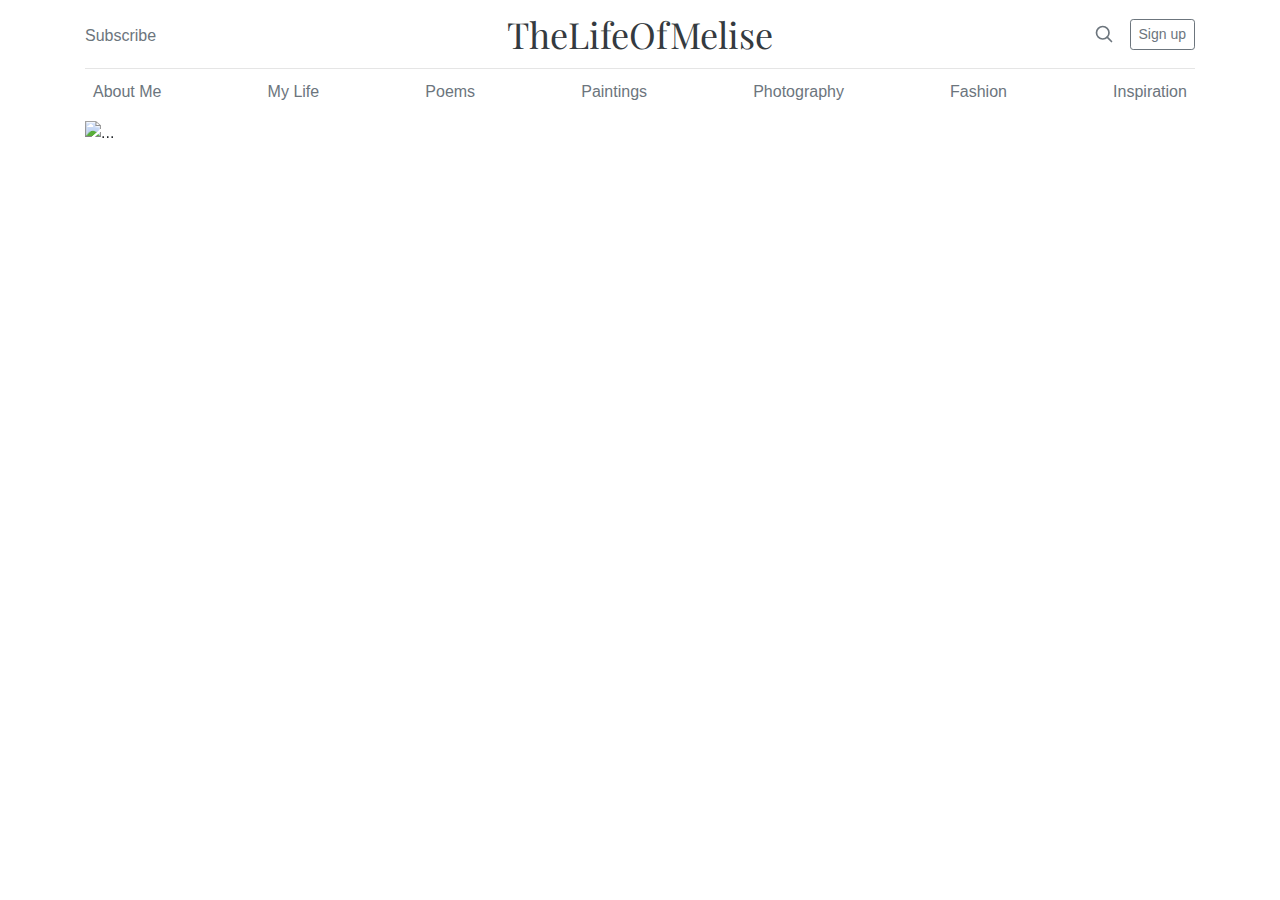
==== Side_Project/src/index.html @ 2ebe6901 "add index html/css" ====
<!doctype html>
<html>
    <head>
        <title>TheLifeOfMelise</title>
        <meta charset="utf-8" />
        <meta name="viewport" content="width=device-width, initial-scale=1, shrink-to-fit=no">
        <meta name="author" content="Melise Akcay" />
        <meta name="description" content="Diese Webseite dient zur Übung.">

        <link rel="stylesheet" href="index.css" />
        <link rel="canonical" href="https://getbootstrap.com/docs/4.3/examples/blog/">
        <link rel="stylesheet" href="https://stackpath.bootstrapcdn.com/bootstrap/4.3.1/css/bootstrap.min.css" integrity="sha384-ggOyR0iXCbMQv3Xipma34MD+dH/1fQ784/j6cY/iJTQUOhcWr7x9JvoRxT2MZw1T" crossorigin="anonymous">
        <link href="/docs/4.3/dist/css/bootstrap.min.css" rel="stylesheet" integrity="sha384-ggOyR0iXCbMQv3Xipma34MD+dH/1fQ784/j6cY/iJTQUOhcWr7x9JvoRxT2MZw1T" crossorigin="anonymous">

        <script src="https://code.jquery.com/jquery-3.3.1.slim.min.js" integrity="sha384-q8i/X+965DzO0rT7abK41JStQIAqVgRVzpbzo5smXKp4YfRvH+8abtTE1Pi6jizo" crossorigin="anonymous"></script>
        <script src="https://cdnjs.cloudflare.com/ajax/libs/popper.js/1.14.7/umd/popper.min.js" integrity="sha384-UO2eT0CpHqdSJQ6hJty5KVphtPhzWj9WO1clHTMGa3JDZwrnQq4sF86dIHNDz0W1" crossorigin="anonymous"></script>
        <script src="https://stackpath.bootstrapcdn.com/bootstrap/4.3.1/js/bootstrap.min.js" integrity="sha384-JjSmVgyd0p3pXB1rRibZUAYoIIy6OrQ6VrjIEaFf/nJGzIxFDsf4x0xIM+B07jRM" crossorigin="anonymous"></script>
        
        <style>
                .bd-placeholder-img {
                  font-size: 1.125rem;
                  text-anchor: middle;
                  -webkit-user-select: none;
                  -moz-user-select: none;
                  -ms-user-select: none;
                  user-select: none;
                }
          
                @media (min-width: 768px) {
                  .bd-placeholder-img-lg {
                    font-size: 3.5rem;
                  }
                }
              </style>
        <!-- Custom styles for this template -->
        <link href="https://fonts.googleapis.com/css?family=Playfair+Display:700,900" rel="stylesheet">
        <!-- Custom styles for this template -->
        <link href="blog.css" rel="stylesheet">
    </head>
    <body>
        <div class="container">
                <header class="blog-header py-3">
                    <div class="row flex-nowrap justify-content-between align-items-center">
                    <div class="col-4 pt-1">
                        <a class="text-muted" href="#">Subscribe</a>
                    </div>
                    <div class="col-4 text-center">
                        <a class="blog-header-logo text-dark" href="#">TheLifeOfMelise</a>
                    </div>
                    <div class="col-4 d-flex justify-content-end align-items-center">
                        <a class="text-muted" href="#">
                        <svg xmlns="http://www.w3.org/2000/svg" width="20" height="20" fill="none" stroke="currentColor" stroke-linecap="round" stroke-linejoin="round" stroke-width="2" class="mx-3" role="img" viewBox="0 0 24 24" focusable="false"><title>Search</title><circle cx="10.5" cy="10.5" r="7.5"/><path d="M21 21l-5.2-5.2"/></svg>
                        </a>
                        <a class="btn btn-sm btn-outline-secondary" href="#">Sign up</a>
                    </div>
                    </div>
                </header>
                <div class="nav-scroller py-1 mb-2">
                    <nav class="nav d-flex justify-content-between">
                    <a class="p-2 text-muted" href="#">About Me</a>
                    <a class="p-2 text-muted" href="#">My Life</a>
                    <a class="p-2 text-muted" href="#">Poems</a>
                    <a class="p-2 text-muted" href="#">Paintings</a>
                    <a class="p-2 text-muted" href="#">Photography</a>
                    <a class="p-2 text-muted" href="#">Fashion</a>
                    <a class="p-2 text-muted" href="#">Inspiration</a>
                    </nav>
                </div>
                <!-- Insert some pictures of your Instagram or whatever-->
                <div id="carouselExampleSlidesOnly" class="carousel slide" data-ride="carousel">
                    <div class="carousel-inner">
                        <div class="carousel-item active">
                            <img src="..." class="d-block w-100" alt="...">
                        </div>
                        <div class="carousel-item">
                        <img src="..." class="d-block w-100" alt="...">
                        </div>
                        <div class="carousel-item">
                        <img src="..." class="d-block w-100" alt="...">
                        </div>
                    </div>
                </div>
                    
        </div>
        <main>
            
        </main>
        <footer></footer>
    </body>
</html>
---- Side_Project/src/index.css ----
.selector-for-some-widget {
    box-sizing: content-box;
  }
  .bd-placeholder-img {
    font-size: 1.125rem;
    text-anchor: middle;
    -webkit-user-select: none;
    -moz-user-select: none;
    -ms-user-select: none;
    user-select: none;
  }

  @media (min-width: 768px) {
    .bd-placeholder-img-lg {
      font-size: 3.5rem;
    }
  }
/* stylelint-disable selector-list-comma-newline-after */

.blog-header {
    line-height: 1;
    border-bottom: 1px solid #e5e5e5;
  }
  
  .blog-header-logo {
    font-family: "Playfair Display", Georgia, "Times New Roman", serif;
    font-size: 2.25rem;
  }
  
  .blog-header-logo:hover {
    text-decoration: none;
  }
  
  h1, h2, h3, h4, h5, h6 {
    font-family: "Playfair Display", Georgia, "Times New Roman", serif;
  }
  
  .display-4 {
    font-size: 2.5rem;
  }
  @media (min-width: 768px) {
    .display-4 {
      font-size: 3rem;
    }
  }
  
  .nav-scroller {
    position: relative;
    z-index: 2;
    height: 2.75rem;
    overflow-y: hidden;
  }
  
  .nav-scroller .nav {
    display: -ms-flexbox;
    display: flex;
    -ms-flex-wrap: nowrap;
    flex-wrap: nowrap;
    padding-bottom: 1rem;
    margin-top: -1px;
    overflow-x: auto;
    text-align: center;
    white-space: nowrap;
    -webkit-overflow-scrolling: touch;
  }
  
  .nav-scroller .nav-link {
    padding-top: .75rem;
    padding-bottom: .75rem;
    font-size: .875rem;
  }
  
  .card-img-right {
    height: 100%;
    border-radius: 0 3px 3px 0;
  }
  
  .flex-auto {
    -ms-flex: 0 0 auto;
    flex: 0 0 auto;
  }
  
  .h-250 { height: 250px; }
  @media (min-width: 768px) {
    .h-md-250 { height: 250px; }
  }
  
  /*
   * Blog name and description
   */
  .blog-title {
    margin-bottom: 0;
    font-size: 2rem;
    font-weight: 400;
  }
  .blog-description {
    font-size: 1.1rem;
    color: #999;
  }
  
  @media (min-width: 40em) {
    .blog-title {
      font-size: 3.5rem;
    }
  }
  
  /* Pagination */
  .blog-pagination {
    margin-bottom: 4rem;
  }
  .blog-pagination > .btn {
    border-radius: 2rem;
  }
  
  /*
   * Blog posts
   */
  .blog-post {
    margin-bottom: 4rem;
  }
  .blog-post-title {
    margin-bottom: .25rem;
    font-size: 2.5rem;
  }
  .blog-post-meta {
    margin-bottom: 1.25rem;
    color: #999;
  }
  
  /*
   * Footer
   */
  .blog-footer {
    padding: 2.5rem 0;
    color: #999;
    text-align: center;
    background-color: #f9f9f9;
    border-top: .05rem solid #e5e5e5;
  }
  .blog-footer p:last-child {
    margin-bottom: 0;
  }
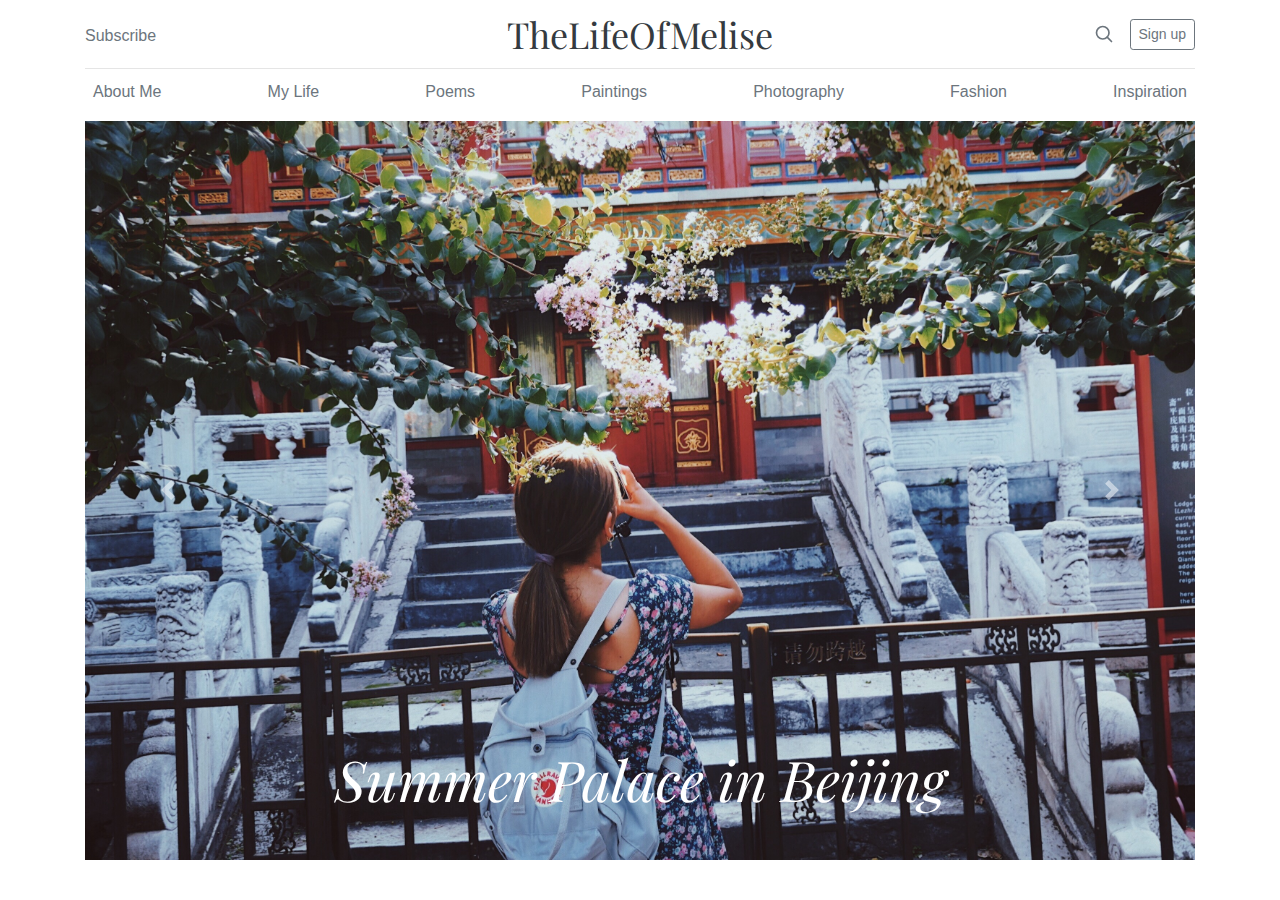
==== commit bf0fc29f: "updated carousel with pictures" ====
--- a/Side_Project/src/index.html
+++ b/Side_Project/src/index.html
@@ -41,18 +41,18 @@
         <div class="container">
                 <header class="blog-header py-3">
                     <div class="row flex-nowrap justify-content-between align-items-center">
-                    <div class="col-4 pt-1">
-                        <a class="text-muted" href="#">Subscribe</a>
-                    </div>
-                    <div class="col-4 text-center">
-                        <a class="blog-header-logo text-dark" href="#">TheLifeOfMelise</a>
-                    </div>
-                    <div class="col-4 d-flex justify-content-end align-items-center">
-                        <a class="text-muted" href="#">
-                        <svg xmlns="http://www.w3.org/2000/svg" width="20" height="20" fill="none" stroke="currentColor" stroke-linecap="round" stroke-linejoin="round" stroke-width="2" class="mx-3" role="img" viewBox="0 0 24 24" focusable="false"><title>Search</title><circle cx="10.5" cy="10.5" r="7.5"/><path d="M21 21l-5.2-5.2"/></svg>
-                        </a>
-                        <a class="btn btn-sm btn-outline-secondary" href="#">Sign up</a>
-                    </div>
+                        <div class="col-4 pt-1">
+                            <a class="text-muted" href="#">Subscribe</a>
+                        </div>
+                        <div class="col-4 text-center">
+                            <a class="blog-header-logo text-dark" href="#">TheLifeOfMelise</a>
+                        </div>
+                        <div class="col-4 d-flex justify-content-end align-items-center">
+                            <a class="text-muted" href="#">
+                            <svg xmlns="http://www.w3.org/2000/svg" width="20" height="20" fill="none" stroke="currentColor" stroke-linecap="round" stroke-linejoin="round" stroke-width="2" class="mx-3" role="img" viewBox="0 0 24 24" focusable="false"><title>Search</title><circle cx="10.5" cy="10.5" r="7.5"/><path d="M21 21l-5.2-5.2"/></svg>
+                            </a>
+                            <a class="btn btn-sm btn-outline-secondary" href="#">Sign up</a>
+                        </div>
                     </div>
                 </header>
                 <div class="nav-scroller py-1 mb-2">
@@ -67,20 +67,36 @@
                     </nav>
                 </div>
                 <!-- Insert some pictures of your Instagram or whatever-->
-                <div id="carouselExampleSlidesOnly" class="carousel slide" data-ride="carousel">
+                <div id="carouselExampleControls" class="carousel slide" data-ride="carousel">
                     <div class="carousel-inner">
                         <div class="carousel-item active">
-                            <img src="..." class="d-block w-100" alt="...">
+                            <img src="../img/SummerPalace.png" class="d-block w-100" alt="SummerPalace">
+                            <div class="carousel-caption d-none d-md-block">
+                                <h5 class="display-4 font-italic">Summer Palace in Beijing</h5>
+                            </div>
                         </div>
                         <div class="carousel-item">
-                        <img src="..." class="d-block w-100" alt="...">
+                            <img src="../img/GreatWall.png" class="d-block w-100" alt="GreatWall">
+                            <div class="carousel-caption d-none d-md-block">
+                                <h5 class="display-4 font-italic">Leaving my Mark on the Great Wall of China</h5>
+                            </div>
                         </div>
                         <div class="carousel-item">
-                        <img src="..." class="d-block w-100" alt="...">
+                            <img src="../img/ArtZone.png" class="d-block w-100" alt="ArtDistrict">
+                            <div class="carousel-caption d-none d-md-block">
+                                <h5 class="display-4 font-italic">798 Art District</h5>
+                            </div>
                         </div>
+                        <a class="carousel-control-prev" href="#carouselExampleControls" role="button" data-slide="prev">
+                            <span class="carousel-control-prev-icon" aria-hidden="true"></span>
+                            <span class="sr-only">Previous</span>
+                        </a>
+                        <a class="carousel-control-next" href="#carouselExampleControls" role="button" data-slide="next">
+                            <span class="carousel-control-next-icon" aria-hidden="true"></span>
+                            <span class="sr-only">Next</span>
+                        </a>
                     </div>
-                </div>
-                    
+            </div>
         </div>
         <main>
             
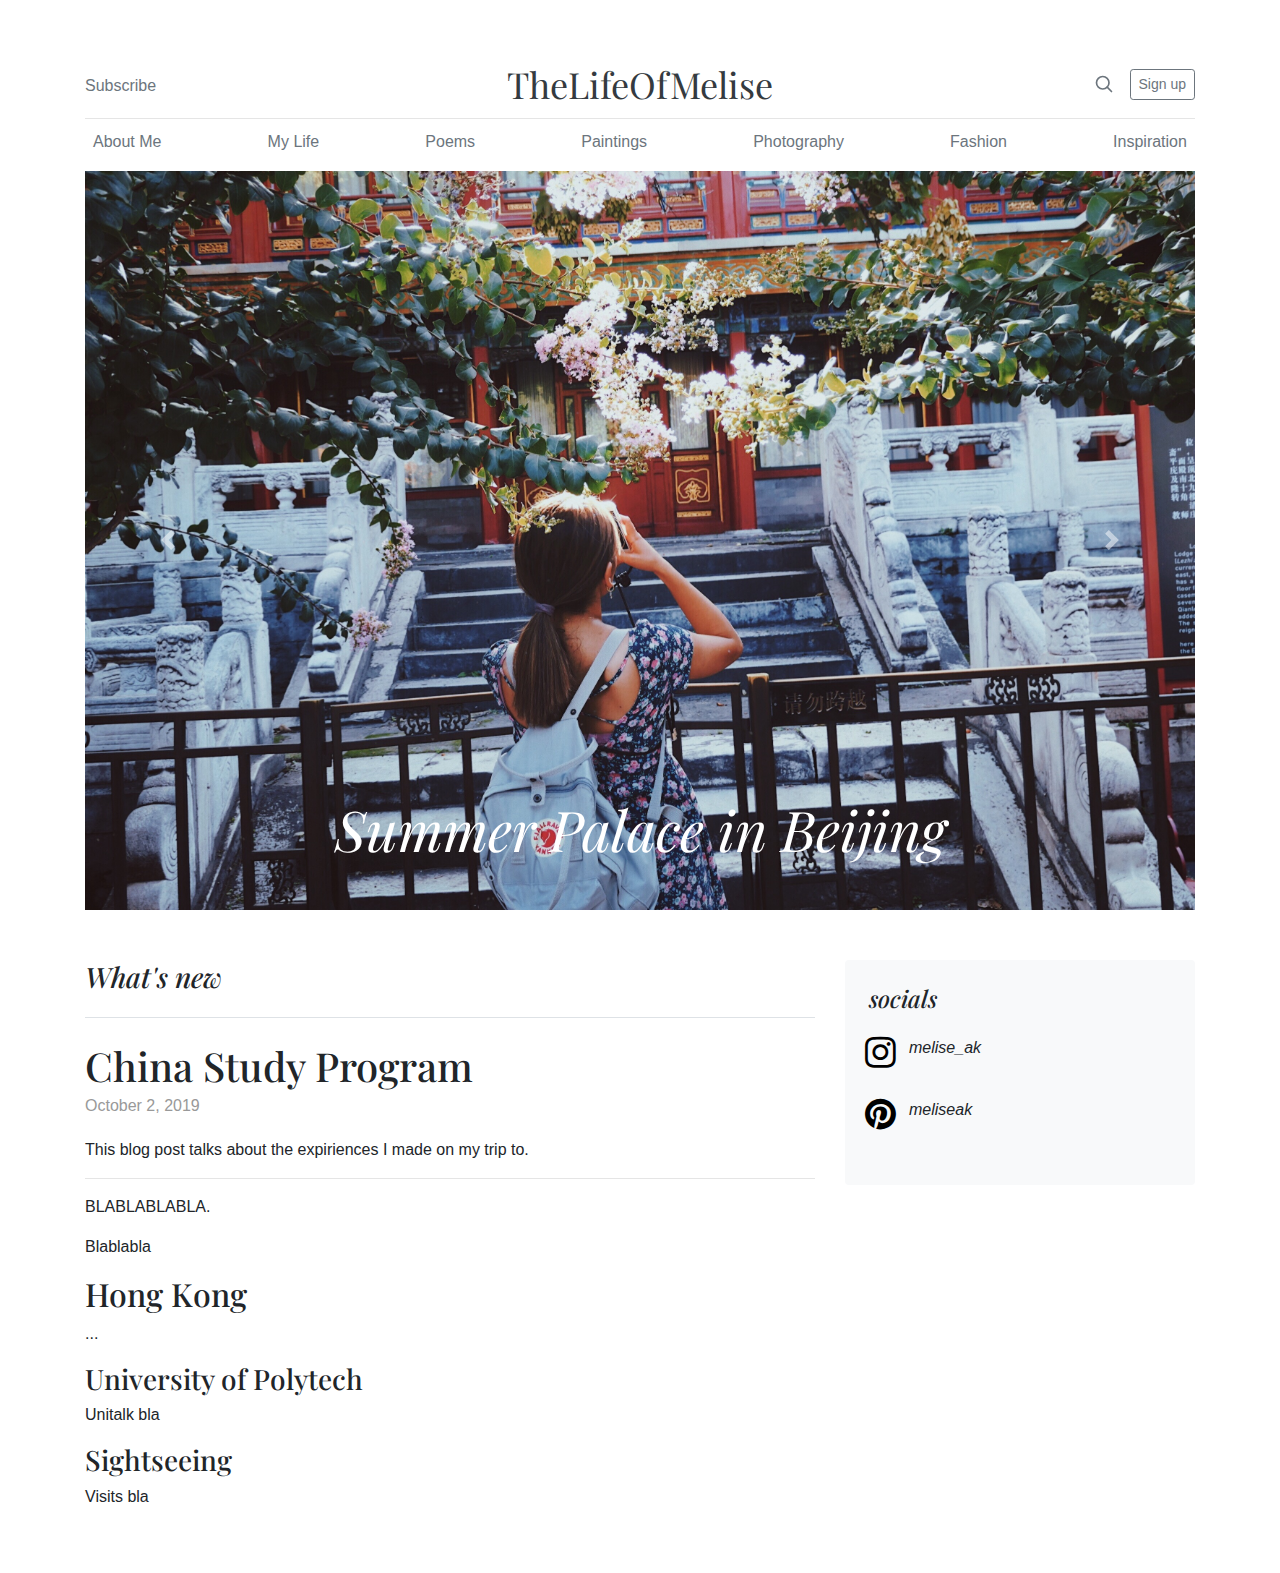
==== commit 7d29e206: "updated main foundation" ====
--- a/Side_Project/src/index.html
+++ b/Side_Project/src/index.html
@@ -8,6 +8,7 @@
         <meta name="description" content="Diese Webseite dient zur Übung.">
 
         <link rel="stylesheet" href="index.css" />
+        <link rel="stylesheet" href="https://cdnjs.cloudflare.com/ajax/libs/font-awesome/4.7.0/css/font-awesome.min.css">
         <link rel="canonical" href="https://getbootstrap.com/docs/4.3/examples/blog/">
         <link rel="stylesheet" href="https://stackpath.bootstrapcdn.com/bootstrap/4.3.1/css/bootstrap.min.css" integrity="sha384-ggOyR0iXCbMQv3Xipma34MD+dH/1fQ784/j6cY/iJTQUOhcWr7x9JvoRxT2MZw1T" crossorigin="anonymous">
         <link href="/docs/4.3/dist/css/bootstrap.min.css" rel="stylesheet" integrity="sha384-ggOyR0iXCbMQv3Xipma34MD+dH/1fQ784/j6cY/iJTQUOhcWr7x9JvoRxT2MZw1T" crossorigin="anonymous">
@@ -98,7 +99,45 @@
                     </div>
             </div>
         </div>
-        <main>
+        <main role="main" class="container">
+            <div class="row">
+                <div class="col-md-8 blog-main">
+                  <h3 class="pb-4 mb-4 font-italic border-bottom">
+                    What's new
+                  </h3>
+            
+                  <div class="blog-post">
+                    <h2 class="blog-post-title">China Study Program</h2>
+                    <p class="blog-post-meta">October 2, 2019</p>
+            
+                    <p>This blog post talks about the expiriences I made on my trip to.</p>
+                    <hr>
+                    <p>BLABLABLABLA.</p>
+                    <blockquote>
+                      <p>Blablabla</p>
+                    </blockquote>
+                    <h2>Hong Kong</h2>
+                    <p>...</p>
+                    <h3>University of Polytech</h3>
+                    <p>Unitalk bla</p>
+                    <h3>Sightseeing</h3>
+                    <p>Visits bla</p>
+                  </div><!-- /.blog-post --> 
+            </div>     
+            <aside class="col-md-4 blog-sidebar">
+                <div class="p-4 mb-3 bg-light rounded">
+                <h4 class="font-italic">socials</h4>
+                <p class="mb-0">
+                    <div class="row">
+                        <a href="https://www.instagram.com/melise_ak/"class="fa fa-instagram" ></a><p class="social font-italic"> melise_ak</p>
+                    </div>
+                    <div class="row">
+                            <a href="https://www.pinterest.de/meliseak/" class="fa fa-pinterest"></a><p class="social font-italic"> meliseak</p>
+                    </div>
+                </p>
+                </div>
+        
+            </aside><!-- /.blog-sidebar -->
             
         </main>
         <footer></footer>
--- a/Side_Project/src/index.css
+++ b/Side_Project/src/index.css
@@ -1,3 +1,6 @@
+.container {
+  padding-top: 50px;
+}
 .selector-for-some-widget {
     box-sizing: content-box;
   }
@@ -126,6 +129,40 @@
     margin-bottom: 1.25rem;
     color: #999;
   }
+  /*
+  * Social media Buttons
+  */
+  .social{
+    padding-top: 12px;
+    white-space: nowrap !important;
+    font-size: 1rem;
+    text-align: center;
+    text-decoration: none;
+    margin: 3px;
+  }
+  .fa {
+    padding: 10px;
+    font-size:36px !important;
+    width: 50px;
+    text-align: center;
+    text-decoration: none;
+    margin: 3px 1px;
+  }
+  
+  .fa:hover {
+      text-decoration: none;
+      color:pink;
+  }
+  
+  .fa-instagram {
+    /* background: #125688; */
+    color: black;
+  }
+  
+  .fa-pinterest {
+    /* background: #cb2027; */
+    color: black;
+  }
   
   /*
    * Footer
